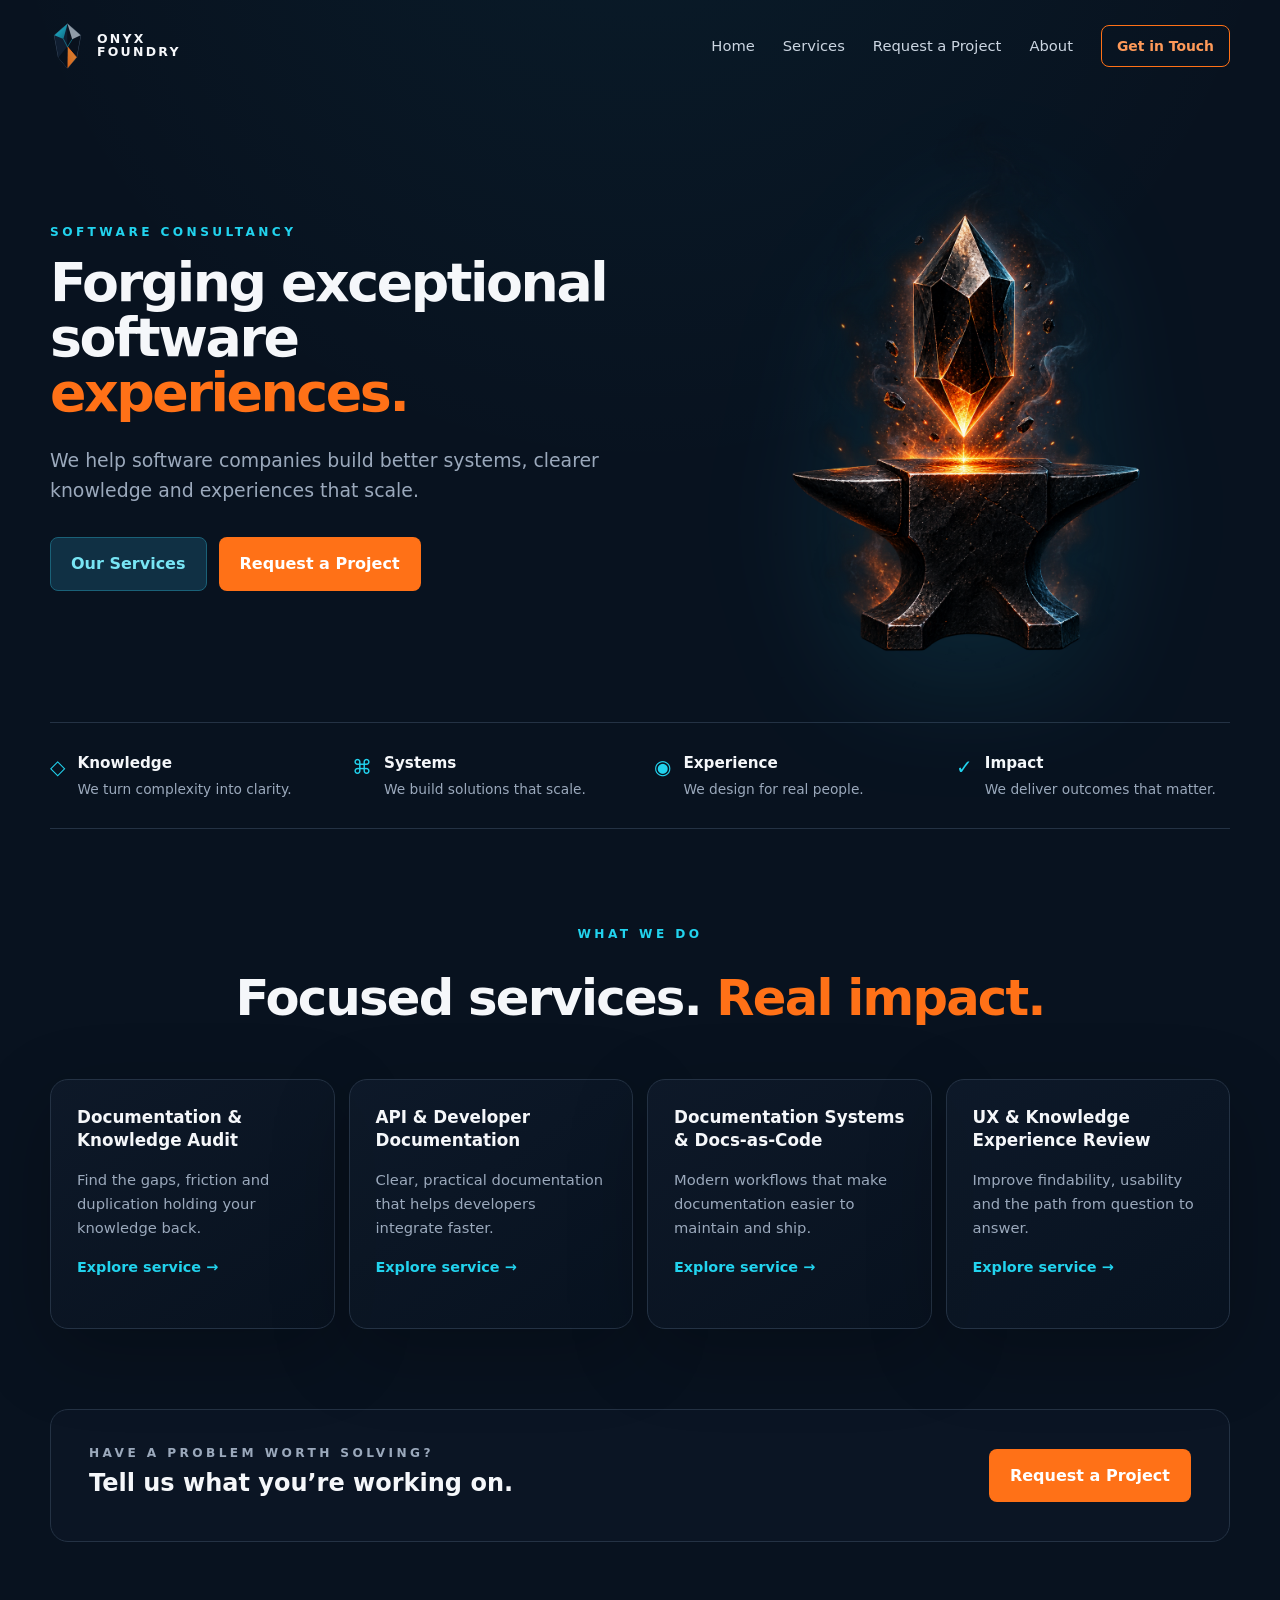
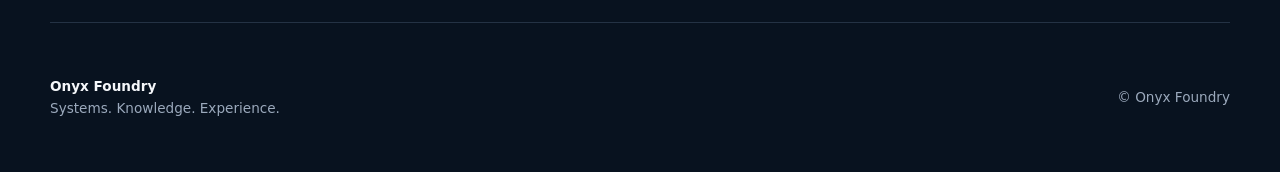
==== index.html @ ca0ab0be "Add Google Analytics tracking code and update meta tags for SEO across multiple pages" ====
<!doctype html>
<html lang="en">

<head>
  <!-- Google tag (gtag.js) -->
  <script async src="https://www.googletagmanager.com/gtag/js?id=G-RPSM9ZNHGH"></script>
  <script>
    window.dataLayer = window.dataLayer || [];
    function gtag() { dataLayer.push(arguments); }
    gtag('js', new Date());
  
    gtag('config', 'G-RPSM9ZNHGH');
  </script>
  <meta charset="utf-8">
  <meta name="viewport" content="width=device-width, initial-scale=1">
  <title>Onyx Foundry | Software consultancy</title>
  <meta name="description"
    content="Onyx Foundry helps software companies build scalable systems, clearer knowledge and thoughtful user experiences.">
  <link rel="canonical" href="https://onyx-foundry.com/">
  <meta name="theme-color" content="#08121F">
  <link rel="icon" href="assets/brand/onyx-mark.svg" type="image/svg+xml">
  <link rel="stylesheet" href="css/styles.css">
</head>

<body>
  <div class="page-shell">

    <header class="site-header">
      <a class="brand" href="index.html" aria-label="Onyx Foundry home">
        <img src="assets/brand/onyx-mark.svg" alt="" class="brand-mark">
        <span class="brand-name">ONYX<br>FOUNDRY</span>
      </a>

      <button class="nav-toggle" aria-expanded="false" aria-controls="site-nav">
        <span class="sr-only">Toggle navigation</span>
        <span></span><span></span><span></span>
      </button>

      <nav id="site-nav" class="site-nav" aria-label="Primary">
        <a href="index.html">Home</a>
        <a href="services.html">Services</a>
        <a href="request.html">Request a Project</a>
        <a href="about.html">About</a>
        <a class="button button-small button-outline" href="request.html">Get in Touch</a>
      </nav>
    </header>

    <main>
      <section class="hero split">
        <div class="hero-copy">
          <p class="eyebrow">Software consultancy</p>
          <h1>Forging exceptional software <span>experiences.</span></h1>
          <p class="lead">We help software companies build better systems, clearer knowledge and experiences that scale.
          </p>
          <div class="actions">
            <a class="button button-secondary" href="services.html">Our Services</a>
            <a class="button button-primary" href="request.html">Request a Project</a>
          </div>
        </div>
        <div class="hero-art">
          <img src="assets/images/hero/onyx-forged.png" alt="Onyx crystal suspended above an anvil">
        </div>
      </section>

      <section class="pillars four">
        <article><span class="icon">◇</span>
          <h2>Knowledge</h2>
          <p>We turn complexity into clarity.</p>
        </article>
        <article><span class="icon">⌘</span>
          <h2>Systems</h2>
          <p>We build solutions that scale.</p>
        </article>
        <article><span class="icon">◉</span>
          <h2>Experience</h2>
          <p>We design for real people.</p>
        </article>
        <article><span class="icon">✓</span>
          <h2>Impact</h2>
          <p>We deliver outcomes that matter.</p>
        </article>
      </section>

      <section class="section compact">
        <div class="section-heading">
          <p class="eyebrow">What we do</p>
          <h2>Focused services. <span>Real impact.</span></h2>
        </div>
        <div class="cards">
          <article class="card">
            <h3>Documentation & Knowledge Audit</h3>
            <p>Find the gaps, friction and duplication holding your knowledge back.</p><a
              href="services.html#audit">Explore service →</a>
          </article>
          <article class="card">
            <h3>API & Developer Documentation</h3>
            <p>Clear, practical documentation that helps developers integrate faster.</p><a
              href="services.html#api">Explore service →</a>
          </article>
          <article class="card">
            <h3>Documentation Systems & Docs-as-Code</h3>
            <p>Modern workflows that make documentation easier to maintain and ship.</p><a
              href="services.html#docs-as-code">Explore service →</a>
          </article>
          <article class="card">
            <h3>UX & Knowledge Experience Review</h3>
            <p>Improve findability, usability and the path from question to answer.</p><a
              href="services.html#ux">Explore service →</a>
          </article>
        </div>
      </section>

      <section class="cta-band">
        <div>
          <p class="eyebrow">Have a problem worth solving?</p>
          <h2>Tell us what you’re working on.</h2>
        </div>
        <a class="button button-primary" href="request.html">Request a Project</a>
      </section>
    </main>

    <footer class="site-footer">
      <div>
        <strong>Onyx Foundry</strong>
        <span>Systems. Knowledge. Experience.</span>
      </div>
      <p>© <span data-current-year></span> Onyx Foundry</p>

</html>
---- css/styles.css ----
:root{
    --bg:#08121F;
    --surface:#0E1929;
    --surface-2:#101E31;
    --border:#243244;
    --text:#F5F7FA;
    --muted:#9BA9BC;
    --cyan:#22D3EE;
    --cyan-dark:#0F6C85;
    --orange:#FF7117;
    --gold:#F59E42;
    --max:1180px;
    --radius:18px;
    --shadow:0 24px 80px rgba(0,0,0,.24);
}
*{box-sizing:border-box}
html{scroll-behavior:smooth}
body{
    margin:0;
    background:
        radial-gradient(circle at 50% -10%,rgba(34,211,238,.05),transparent 32%),
        var(--bg);
    color:var(--text);
    font-family:Inter,ui-sans-serif,system-ui,-apple-system,BlinkMacSystemFont,"Segoe UI",sans-serif;
    line-height:1.6;
}
a{color:inherit}
img{max-width:100%;display:block}
button,input,select,textarea{font:inherit}
button{cursor:pointer}
.sr-only{position:absolute;width:1px;height:1px;padding:0;margin:-1px;overflow:hidden;clip:rect(0,0,0,0);white-space:nowrap;border:0}
.page-shell{width:min(calc(100% - 40px),var(--max));margin:auto}
.site-header{
    min-height:92px;display:flex;align-items:center;justify-content:space-between;gap:32px;
}
.brand{display:flex;align-items:center;gap:12px;text-decoration:none;font-weight:800;letter-spacing:.18em;line-height:1.02;font-size:.78rem}
.brand-mark{width:35px;height:48px}
.site-nav{display:flex;align-items:center;gap:28px;font-size:.92rem}
.site-nav>a:not(.button){color:#CCD6E2;text-decoration:none}
.site-nav>a:not(.button):hover{color:var(--cyan)}
.button{display:inline-flex;align-items:center;justify-content:center;border-radius:8px;padding:13px 20px;text-decoration:none;font-weight:700;border:1px solid transparent;transition:.18s ease}
.button:hover{transform:translateY(-1px)}
.button-primary{background:var(--orange);color:white}
.button-secondary{background:#103044;border-color:#1A6178;color:#78E5F5}
.button-outline{border-color:var(--orange);color:#FF9A59;background:transparent}
.button-small{padding:9px 15px;font-size:.87rem}
.button-full{width:100%;margin-top:4px}
.nav-toggle{display:none;background:none;border:0;padding:8px}
.nav-toggle span:not(.sr-only){display:block;width:24px;height:2px;background:var(--text);margin:5px}
main{padding-bottom:70px}
.hero{min-height:450px;display:grid;align-items:center}
.split {
    grid-template-columns: 1.1fr .98fr;
    gap: 50px;
}
.eyebrow{text-transform:uppercase;letter-spacing:.28em;color:var(--cyan);font-size:.76rem;font-weight:800;margin-bottom:14px}
h1,h2,h3,p{margin-top:0}
h1 {
    font-size: clamp(2.7rem, 4.2vw, 4rem);
    line-height: 1.02;
    letter-spacing: -0.045em;
    margin-bottom: 24px;
}
h1 span,h2 span{color:var(--orange)}
.lead{font-size:1.18rem;color:var(--muted);max-width:680px}
.actions{display:flex;gap:12px;margin-top:32px;flex-wrap:wrap}
.hero-art {
    width: 100%;
    max-width: 420px;
    margin-inline: auto;
}

.hero-art img {
    width: 100%;
    height: auto;
    border-radius: 24px;
    filter: drop-shadow(0 32px 64px rgba(34, 211, 238, 0.12));
}
.pillars{border-top:1px solid var(--border);border-bottom:1px solid var(--border);padding:28px 0;margin-bottom:96px}
.four{display:grid;grid-template-columns:repeat(4,1fr);gap:28px}
.pillars article{display:grid;grid-template-columns:auto 1fr;column-gap:12px}
.pillars .icon{grid-row:1/3;color:var(--cyan);font-size:1.25rem}
.pillars h2{font-size:.95rem;margin-bottom:3px}
.pillars p{color:var(--muted);font-size:.86rem;margin:0}
.section{margin:80px 0}
.compact{margin-top:60px}
.section-heading{text-align:center;margin-bottom:36px}
.section-heading h2,.page-intro h1{font-size:clamp(2rem,4vw,3.1rem);letter-spacing:-.035em}
.cards{display:grid;grid-template-columns:repeat(4,1fr);gap:14px}
.card,.service,.project-form{
    background:linear-gradient(145deg,rgba(14,25,41,.95),rgba(8,18,31,.95));
    border:1px solid var(--border);border-radius:var(--radius);box-shadow:var(--shadow)
}
.card{padding:26px;min-height:250px}
.card h3{font-size:1.05rem;line-height:1.35}
.card p{color:var(--muted);font-size:.92rem}
.card a{color:var(--cyan);text-decoration:none;font-weight:700;font-size:.9rem}
.cta-band{margin:60px 0 10px;padding:34px 38px;border:1px solid var(--border);border-radius:var(--radius);display:flex;align-items:center;justify-content:space-between;gap:24px;background:rgba(14,25,41,.55)}
.cta-band h2{margin-bottom:5px}
.cta-band p{color:var(--muted);margin-bottom:0}
.page-intro{padding:95px 0 48px}
.centered{text-align:center}
.centered .lead{margin-inline:auto}
.service-grid{display:grid;grid-template-columns:1fr 1fr;gap:18px}
.service{padding:34px}
.service h2{font-size:1.55rem}
.service>p{color:var(--muted)}
.service-meta{border-top:1px solid var(--border);margin-top:28px;padding-top:22px;display:grid;gap:16px}
.service-meta div{display:grid;gap:3px}
.service-meta strong{font-size:.82rem}
.service-meta span{color:var(--muted);font-size:.9rem}
.request-layout{display:grid;grid-template-columns:.75fr 1.25fr;gap:70px;align-items:start;padding:85px 0}
.request-copy{padding-top:38px}
.request-copy h1,.about-copy h1{font-size:clamp(2.7rem, 4.2vw, 4rem)}
.quiet-note{margin-top:45px;padding-left:18px;border-left:2px solid var(--cyan)}
.quiet-note p{color:var(--muted);margin:4px 0 0}
.project-form{padding:30px;display:grid;gap:17px}
.form-row{display:grid;grid-template-columns:1fr 1fr;gap:13px}
label{display:grid;gap:7px;color:#D7E0E9;font-size:.86rem}
input,select,textarea{
    width:100%;border:1px solid var(--border);background:#0B1625;color:var(--text);border-radius:7px;padding:13px 14px;outline:none
}
textarea{resize:vertical}
input:focus,select:focus,textarea:focus{border-color:var(--cyan);box-shadow:0 0 0 3px rgba(34,211,238,.08)}
.invalid{border-color:#FF8A65!important}
.field-error{font-size:.77rem;color:#FFAE94;margin-top:-4px}
.muted{color:var(--muted)}
.honeypot{position:absolute!important;left:-9999px!important;width:1px!important;height:1px!important}
.form-status{min-height:1.4em;margin:0;text-align:center;color:var(--muted);font-size:.88rem}
.form-status.success{color:#8CE8D1}
.form-status.error{color:#FFAE94}
.about-layout {
    display: grid;
    grid-template-columns: 0.9fr 1.1fr;
    gap: 45px;
    align-items: center;
    padding: 45px 0 35px;
}

.about-copy {
    max-width: 520px;
}

.about-copy h1 {
    font-size: clamp(2.7rem, 4vw, 3.8rem);
    line-height: 1.04;
    letter-spacing: -0.045em;
    margin-bottom: 22px;
}

.about-copy .lead {
    max-width: 560px;
}

.about-copy > p:not(.eyebrow, .lead) {
    color: var(--muted);
    max-width: 520px;
    margin-top: 24px;
}


/* Visual composition */

.discipline-visual {
    position: relative;
    width: 100%;
    max-width: 650px;
    height: 470px;
    margin-inline: auto;
}

.discipline-visual > img {
    position: absolute;
    left: 50%;
    top: 50%;
    width: auto;
    height: 430px;
    max-width: none;
    transform: translate(-50%, -50%);
    border-radius: 24px;
    filter: drop-shadow(0 32px 64px rgba(34, 211, 238, 0.12));
}


/* Discipline labels */

.discipline {
    position: absolute;
    right: 0;
    width: 175px;
    display: grid;
    gap: 3px;
}

.discipline strong {
    font-size: .82rem;
    color: var(--text);
}

.discipline span {
    color: var(--muted);
    font-size: .76rem;
    line-height: 1.5;
}


/* Position the three disciplines */

.d1 {
    top: 75px;
}

.d2 {
    top: 205px;
}

.d3 {
    top: 335px;
}


/* Connector lines */

.discipline::before {
    content: "";
    position: absolute;
    right: 105%;
    top: 9px;
    width: 115px;
    height: 1px;
    background: var(--border);
}


/* Small angled section leading from crystal */

.d1::before {
    width: 125px;
}

.d2::before {
    width: 125px;
}

.d3::before {
    width: 125px;
}

/* Manifesto */

.manifesto {
    text-align: center;
    padding: 28px 0 28px;
    color: #87E9F4;
    font-size: 1.15rem;
}

.manifesto p {
    margin: 3px;
}
.centered-cta{flex-direction:column;text-align:center}
.site-footer{min-height:150px;border-top:1px solid var(--border);display:flex;justify-content:space-between;align-items:center;color:var(--muted);font-size:.85rem}
.site-footer>div{display:grid}
.site-footer strong{color:var(--text)}
.site-footer p{margin:0}

@media (max-width:900px){
    .site-nav{position:absolute;top:82px;left:20px;right:20px;padding:20px;background:#0B1625;border:1px solid var(--border);border-radius:12px;display:none;flex-direction:column;align-items:stretch;z-index:5}
    .site-nav.open{display:flex}
    .nav-toggle{display:block}
    .split,.request-layout,.about-layout{grid-template-columns:1fr}
    .hero{padding-top:55px}
    .hero-art{order:-1}
    .hero-art img{max-height:360px;margin:auto}
    .four,.cards{grid-template-columns:1fr 1fr}
    .service-grid{grid-template-columns:1fr}
    .request-layout{gap:20px}
    .discipline-visual{min-height:auto}
    .discipline{position:static;width:auto;margin:10px 0 0 20px}
    .discipline-visual>img{height:auto;max-height:420px}
}
@media (max-width:620px){
    .page-shell{width:min(calc(100% - 28px),var(--max))}
    .four,.cards,.form-row{grid-template-columns:1fr}
    .hero{min-height:auto}
    h1{font-size:2.85rem}
    .cta-band{align-items:flex-start;flex-direction:column;padding:26px}
    .site-footer{align-items:flex-start;flex-direction:column;justify-content:center;gap:12px}
}
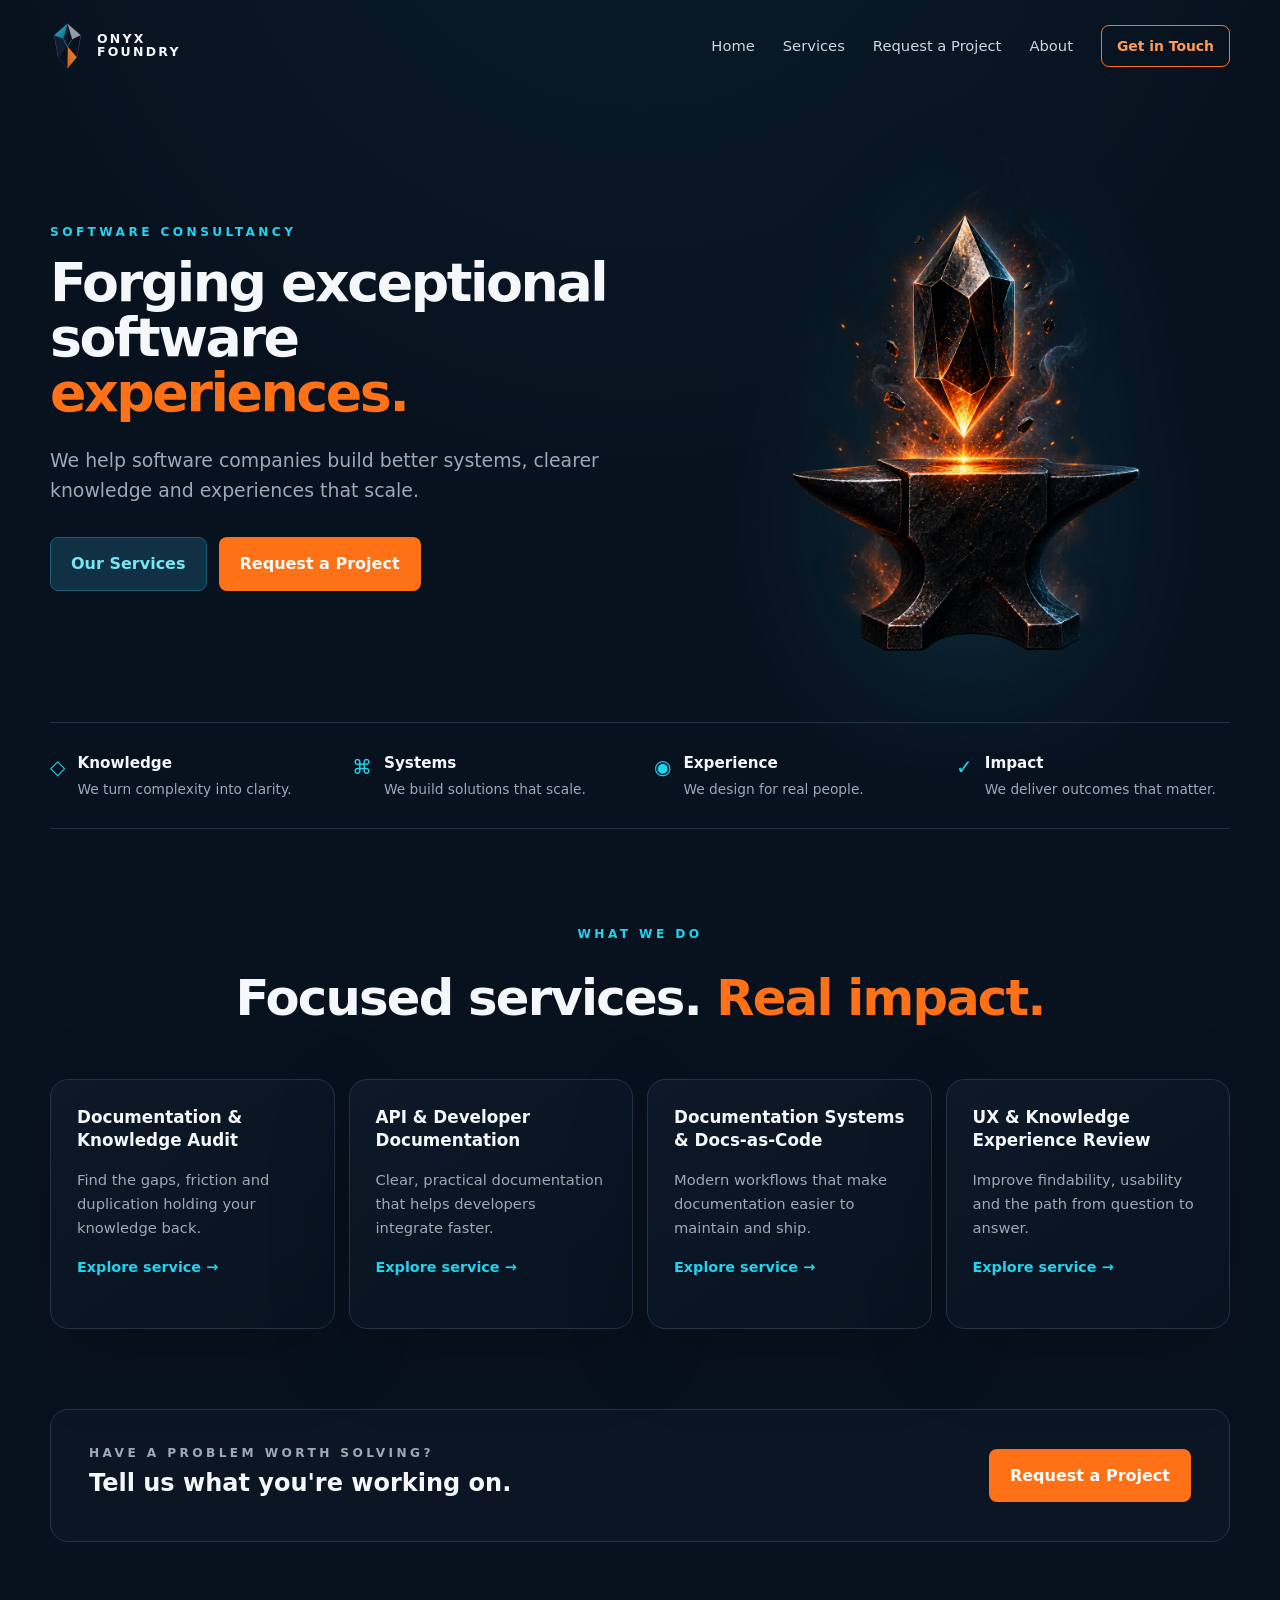
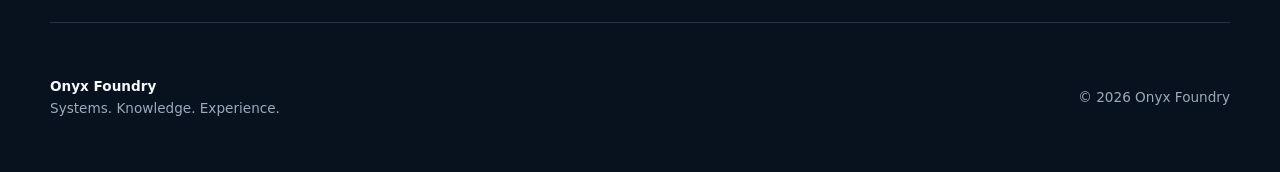
==== commit c22d7d9d: "Enhance website styles and functionality - Added media query for reduced motion preference in CSS. -" ====
--- a/index.html
+++ b/index.html
@@ -8,7 +8,7 @@
     window.dataLayer = window.dataLayer || [];
     function gtag() { dataLayer.push(arguments); }
     gtag('js', new Date());
-  
+
     gtag('config', 'G-RPSM9ZNHGH');
   </script>
   <meta charset="utf-8">
@@ -58,7 +58,7 @@
           </div>
         </div>
         <div class="hero-art">
-          <img src="assets/images/hero/onyx-forged.png" alt="Onyx crystal suspended above an anvil">
+          <img src="assets/images/hero/onyx-forged.png" alt="Onyx crystal suspended above an anvil" width="1024" height="1536">
         </div>
       </section>
 
@@ -90,22 +90,22 @@
           <article class="card">
             <h3>Documentation & Knowledge Audit</h3>
             <p>Find the gaps, friction and duplication holding your knowledge back.</p><a
-              href="services.html#audit">Explore service →</a>
+              href="services.html#knowledge-foundation">Explore service →</a>
           </article>
           <article class="card">
             <h3>API & Developer Documentation</h3>
             <p>Clear, practical documentation that helps developers integrate faster.</p><a
-              href="services.html#api">Explore service →</a>
+              href="services.html#developer-knowledge">Explore service →</a>
           </article>
           <article class="card">
             <h3>Documentation Systems & Docs-as-Code</h3>
             <p>Modern workflows that make documentation easier to maintain and ship.</p><a
-              href="services.html#docs-as-code">Explore service →</a>
+              href="services.html#documentation-engineering">Explore service →</a>
           </article>
           <article class="card">
             <h3>UX & Knowledge Experience Review</h3>
             <p>Improve findability, usability and the path from question to answer.</p><a
-              href="services.html#ux">Explore service →</a>
+              href="services.html#lifecycle">Explore service →</a>
           </article>
         </div>
       </section>
@@ -113,7 +113,7 @@
       <section class="cta-band">
         <div>
           <p class="eyebrow">Have a problem worth solving?</p>
-          <h2>Tell us what you’re working on.</h2>
+          <h2>Tell us what you're working on.</h2>
         </div>
         <a class="button button-primary" href="request.html">Request a Project</a>
       </section>
@@ -125,5 +125,10 @@
         <span>Systems. Knowledge. Experience.</span>
       </div>
       <p>© <span data-current-year></span> Onyx Foundry</p>
+    </footer>
+
+  </div>
+  <script src="js/main.js" defer></script>
+</body>
 
 </html>
--- a/css/styles.css
+++ b/css/styles.css
@@ -16,6 +16,7 @@
 }
 *{box-sizing:border-box}
 html{scroll-behavior:smooth}
+@media (prefers-reduced-motion: reduce){html{scroll-behavior:auto}}
 body{
     margin:0;
     background:
@@ -39,6 +40,7 @@
 .site-nav{display:flex;align-items:center;gap:28px;font-size:.92rem}
 .site-nav>a:not(.button){color:#CCD6E2;text-decoration:none}
 .site-nav>a:not(.button):hover{color:var(--cyan)}
+.site-nav>a[aria-current="page"]{color:var(--cyan)}
 .button{display:inline-flex;align-items:center;justify-content:center;border-radius:8px;padding:13px 20px;text-decoration:none;font-weight:700;border:1px solid transparent;transition:.18s ease}
 .button:hover{transform:translateY(-1px)}
 .button-primary{background:var(--orange);color:white}
@@ -252,7 +254,7 @@
 .manifesto {
     text-align: center;
     padding: 28px 0 28px;
-    color: #87E9F4;
+    color: var(--cyan);
     font-size: 1.15rem;
 }
 
@@ -260,6 +262,121 @@
     margin: 3px;
 }
 .centered-cta{flex-direction:column;text-align:center}
+
+/* Lifecycle grid */
+
+.lifecycle{padding:0 0 20px}
+.lifecycle-grid{display:grid;grid-template-columns:repeat(3,1fr);gap:14px}
+.lifecycle-stage{
+    display:flex;flex-direction:column;align-items:center;gap:10px;
+    padding:28px 18px 24px;
+    background:linear-gradient(145deg,rgba(14,25,41,.95),rgba(8,18,31,.95));
+    border:1px solid var(--border);border-radius:var(--radius);
+    text-decoration:none;text-align:center;
+    transition:border-color .18s ease,transform .18s ease;
+}
+.lifecycle-stage:hover{border-color:var(--cyan);transform:translateY(-2px)}
+.lifecycle-crystal{width:40px;height:56px}
+.lifecycle-name{font-size:.92rem;font-weight:700;color:var(--text);line-height:1.3}
+.lifecycle-action{font-size:.8rem;color:var(--muted)}
+
+/* Page nav */
+
+.page-nav{
+    position:sticky;top:0;z-index:4;
+    display:flex;justify-content:center;gap:18px;
+    padding:14px 0;
+    background:rgba(8,18,31,.85);
+    backdrop-filter:blur(12px);
+    -webkit-backdrop-filter:blur(12px);
+    border-bottom:1px solid var(--border);
+    font-size:.88rem;
+}
+.page-nav a{color:var(--muted);text-decoration:none;white-space:nowrap}
+.page-nav a:hover{color:var(--cyan)}
+
+/* Rails */
+
+.rails-section{display:grid;grid-template-columns:1fr 1fr;gap:18px;margin:48px 0}
+.rail{padding:28px;border-radius:var(--radius);background:rgba(14,25,41,.55);border:1px solid var(--border)}
+.rail-experience{border-left:3px solid var(--cyan)}
+.rail-governance{border-left:3px solid var(--gold)}
+.rail-label{font-size:.76rem;text-transform:uppercase;letter-spacing:.22em;font-weight:800;margin-bottom:4px}
+.rail-experience .rail-label{color:var(--cyan)}
+.rail-governance .rail-label{color:var(--gold)}
+.rail-tagline{font-weight:700;font-size:1.05rem;margin-bottom:8px}
+.rail>p{color:var(--muted);font-size:.92rem}
+.rail-detail{font-size:.85rem!important;color:var(--muted)}
+.rail-includes{display:flex;flex-wrap:wrap;gap:8px;margin-top:14px}
+.rail-includes span{font-size:.78rem;color:var(--muted);padding:4px 10px;border:1px solid var(--border);border-radius:6px}
+
+/* Stage details */
+
+.stage-detail{scroll-margin-top:64px;padding:56px 0;border-top:1px solid var(--border)}
+.stage-header h2{font-size:1.8rem;margin-bottom:8px}
+.stage-tagline{font-size:1.1rem;color:var(--muted);margin-bottom:20px;max-width:640px}
+.stage-kicker{font-size:.88rem;color:var(--cyan);font-weight:600;margin-bottom:8px}
+.stage-body{margin-bottom:24px}
+.stage-body p{color:var(--muted);font-size:.95rem;max-width:640px}
+.stage-human-note{font-size:.9rem;color:var(--muted);opacity:.85}
+.stage-columns{display:grid;grid-template-columns:1.3fr .7fr;gap:40px;align-items:start}
+.stage-services{
+    background:rgba(8,18,31,.6);border:1px solid var(--border);border-radius:var(--radius);
+    padding:24px 28px;
+}
+.stage-services h3{
+    font-size:.72rem;text-transform:uppercase;letter-spacing:.2em;
+    color:var(--cyan);margin-bottom:16px;
+}
+.stage-services ul{list-style:none;padding:0;margin:0;display:grid;gap:10px}
+.stage-services li{font-size:.9rem;color:var(--muted);padding-left:0}
+.stage-callout{
+    border-left:3px solid var(--gold);padding:16px 20px;margin-bottom:20px;
+    background:rgba(245,158,66,.04);border-radius:0 var(--radius) var(--radius) 0;
+}
+.stage-callout p{font-size:.92rem;color:var(--muted);margin:0}
+.stage-cta{color:var(--cyan);text-decoration:none;font-weight:700;font-size:.92rem;display:inline-block;margin-top:8px}
+.stage-cta:hover{color:var(--text)}
+.stage-inset{display:grid;grid-template-columns:1fr 1fr;gap:24px;margin:24px 0}
+
+/* Diagnostic */
+
+.diagnostic-section{padding:64px 0;border-top:1px solid var(--border)}
+.diagnostic-fieldset{border:none;padding:0;margin:0}
+.diagnostic-legend{display:block;margin-bottom:28px}
+.diagnostic-title{display:block;font-size:1.6rem;font-weight:800;margin-bottom:8px}
+.diagnostic-intro{display:block;font-size:1rem;color:var(--muted)}
+.diagnostic-grid{display:grid;grid-template-columns:repeat(2,1fr);gap:14px}
+.diagnostic-card{
+    display:grid;grid-template-columns:auto auto 1fr;align-items:start;gap:12px;
+    padding:20px 22px;cursor:pointer;
+    background:rgba(14,25,41,.55);border:1px solid var(--border);border-radius:var(--radius);
+    font-size:.92rem;color:var(--muted);line-height:1.5;
+    transition:border-color .18s ease;
+}
+.diagnostic-card:has(input:checked){border-color:var(--cyan);background:rgba(34,211,238,.04)}
+.diagnostic-card input{position:absolute;opacity:0;pointer-events:none}
+.diagnostic-check{
+    width:18px;height:18px;border-radius:50%;border:2px solid var(--border);
+    margin-top:2px;transition:border-color .18s ease,background .18s ease;
+}
+.diagnostic-card:has(input:checked) .diagnostic-check{border-color:var(--cyan);background:var(--cyan)}
+.diagnostic-action{text-align:center;margin-top:24px}
+.diagnostic-cta-link{
+    display:inline-block;padding:13px 28px;
+    background:var(--orange);color:var(--bg);
+    font-weight:700;border-radius:8px;text-decoration:none;
+    transition:transform .18s ease;
+}
+.diagnostic-cta-link:hover{transform:translateY(-1px)}
+.diagnostic-catchall{
+    margin-top:18px;padding:22px 26px;
+    border:2px dashed var(--border);border-radius:var(--radius);
+    text-align:center;
+}
+.diagnostic-catchall p{color:var(--muted);font-size:.92rem;margin-bottom:12px}
+.diagnostic-catchall a{color:var(--cyan);text-decoration:none;font-weight:700;font-size:.92rem}
+
 .site-footer{min-height:150px;border-top:1px solid var(--border);display:flex;justify-content:space-between;align-items:center;color:var(--muted);font-size:.85rem}
 .site-footer>div{display:grid}
 .site-footer strong{color:var(--text)}
@@ -279,6 +396,12 @@
     .discipline-visual{min-height:auto}
     .discipline{position:static;width:auto;margin:10px 0 0 20px}
     .discipline-visual>img{height:auto;max-height:420px}
+    .lifecycle-grid{grid-template-columns:repeat(2,1fr)}
+    .stage-columns{grid-template-columns:1fr}
+    .stage-inset{grid-template-columns:1fr}
+    .diagnostic-grid{grid-template-columns:1fr 1fr}
+    .page-nav{gap:10px;font-size:.82rem}
+    .rails-section{grid-template-columns:1fr}
 }
 @media (max-width:620px){
     .page-shell{width:min(calc(100% - 28px),var(--max))}
@@ -287,4 +410,12 @@
     h1{font-size:2.85rem}
     .cta-band{align-items:flex-start;flex-direction:column;padding:26px}
     .site-footer{align-items:flex-start;flex-direction:column;justify-content:center;gap:12px}
-}
+    .lifecycle-grid{grid-template-columns:repeat(2,1fr)}
+    .lifecycle-stage{padding:20px 12px 18px}
+    .lifecycle-name{font-size:.85rem;word-break:break-word}
+    .lifecycle-crystal{width:30px;height:42px}
+    .diagnostic-grid{grid-template-columns:1fr}
+    .page-nav{flex-wrap:wrap}
+    .rail-includes{gap:6px}
+    .stage-inset{grid-template-columns:1fr}
+}
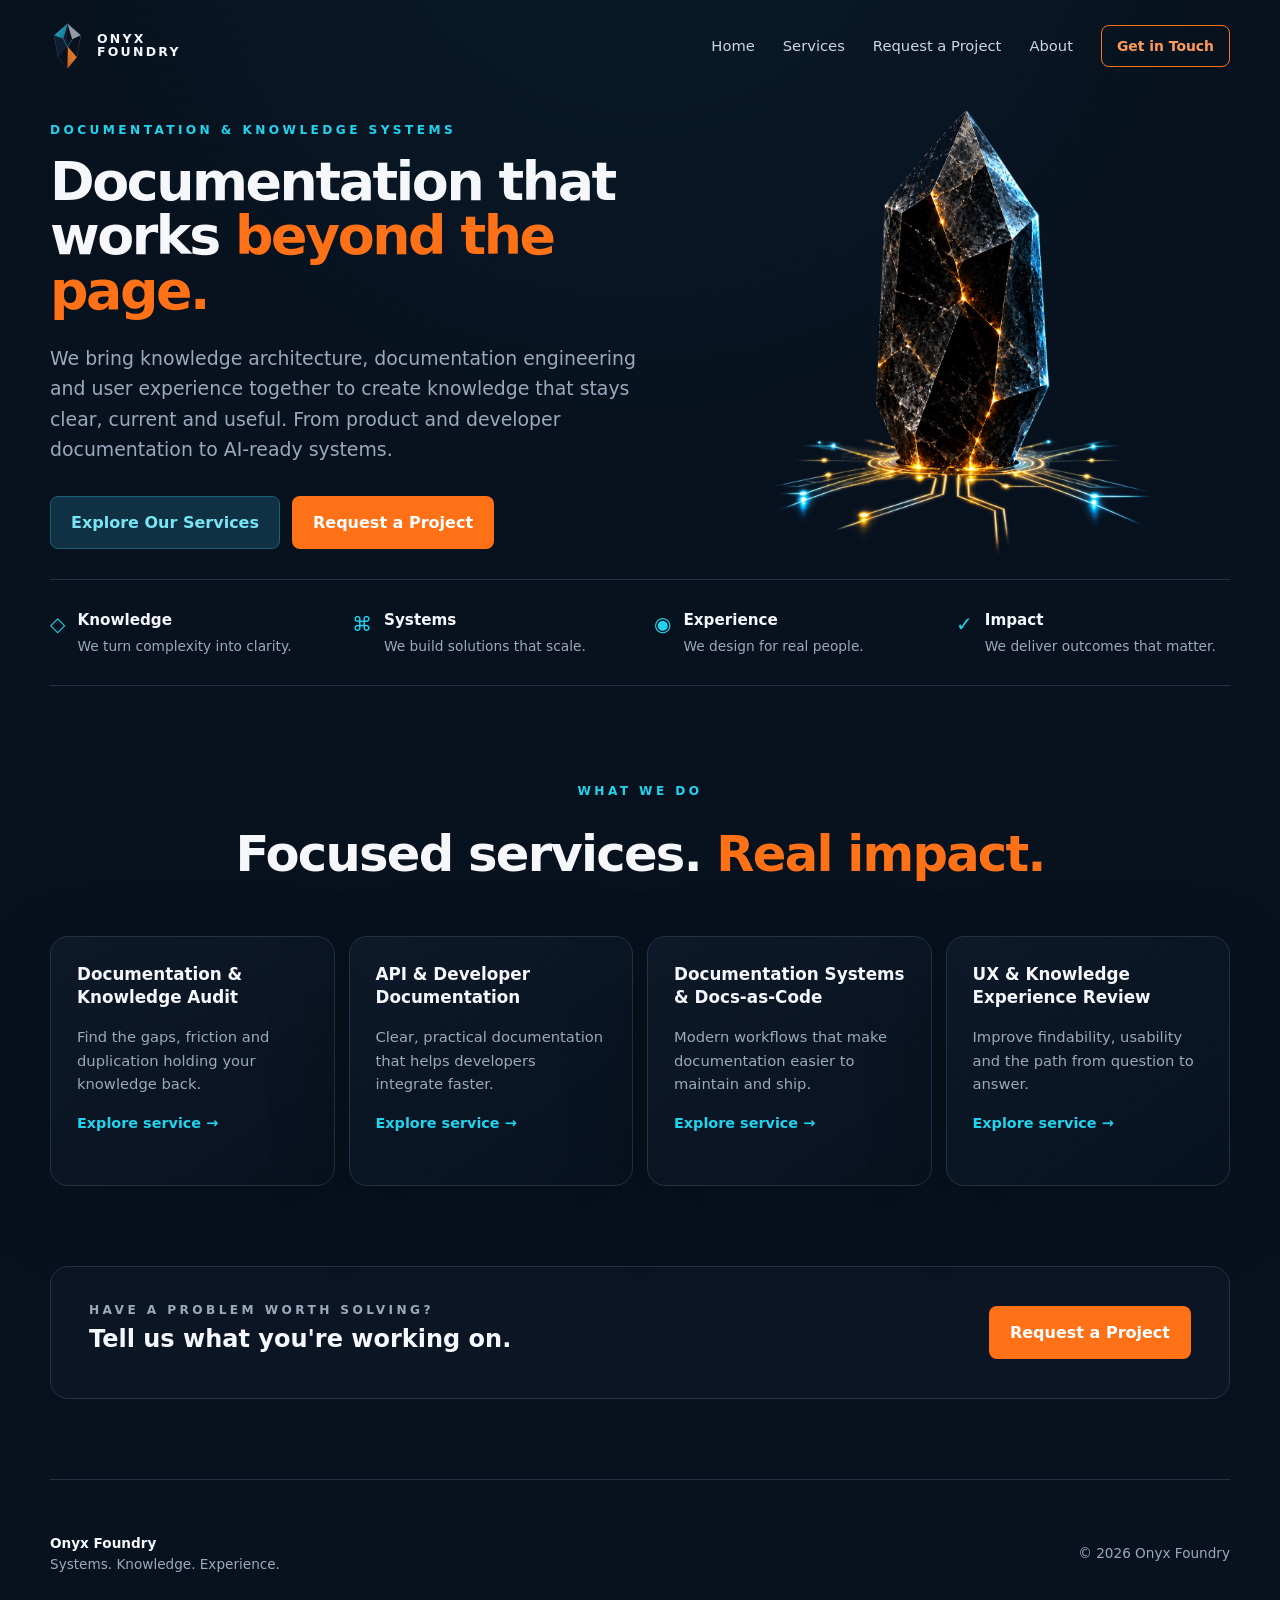
==== commit 65ff4321: "Add hero image and stage crystal images across site Replace placeholder hero with transparent onyx-h" ====
--- a/index.html
+++ b/index.html
@@ -13,9 +13,9 @@
   </script>
   <meta charset="utf-8">
   <meta name="viewport" content="width=device-width, initial-scale=1">
-  <title>Onyx Foundry | Software consultancy</title>
+  <title>Onyx Foundry | Documentation & Knowledge Systems</title>
   <meta name="description"
-    content="Onyx Foundry helps software companies build scalable systems, clearer knowledge and thoughtful user experiences.">
+    content="Onyx Foundry combines knowledge architecture, documentation engineering and user experience to create clear, maintainable documentation systems for people and AI.">
   <link rel="canonical" href="https://onyx-foundry.com/">
   <meta name="theme-color" content="#08121F">
   <link rel="icon" href="assets/brand/onyx-mark.svg" type="image/svg+xml">
@@ -48,17 +48,19 @@
     <main>
       <section class="hero split">
         <div class="hero-copy">
-          <p class="eyebrow">Software consultancy</p>
-          <h1>Forging exceptional software <span>experiences.</span></h1>
-          <p class="lead">We help software companies build better systems, clearer knowledge and experiences that scale.
-          </p>
+          <p class="eyebrow">Documentation & Knowledge Systems</p>
+          <h1>Documentation that works <span>beyond the page.</span></h1>
+          <p class="lead">We bring knowledge architecture, documentation engineering and user experience together to create knowledge that stays clear, current and useful. From product and developer documentation to AI-ready systems.</p>
           <div class="actions">
-            <a class="button button-secondary" href="services.html">Our Services</a>
+            <a class="button button-secondary" href="services.html">Explore Our Services</a>
             <a class="button button-primary" href="request.html">Request a Project</a>
           </div>
         </div>
         <div class="hero-art">
-          <img src="assets/images/hero/onyx-forged.png" alt="Onyx crystal suspended above an anvil" width="1024" height="1536">
+          <picture>
+            <source srcset="assets/images/hero/onyx-home.webp" type="image/webp">
+            <img src="assets/images/hero/onyx-home.png" alt="Faceted black onyx stone seated in a dark technological interface with subtle circuitry and illuminated connection nodes" width="1165" height="1350" fetchpriority="high" decoding="async">
+          </picture>
         </div>
       </section>
 
--- a/css/styles.css
+++ b/css/styles.css
@@ -76,8 +76,6 @@
 .hero-art img {
     width: 100%;
     height: auto;
-    border-radius: 24px;
-    filter: drop-shadow(0 32px 64px rgba(34, 211, 238, 0.12));
 }
 .pillars{border-top:1px solid var(--border);border-bottom:1px solid var(--border);padding:28px 0;margin-bottom:96px}
 .four{display:grid;grid-template-columns:repeat(4,1fr);gap:28px}
@@ -276,7 +274,7 @@
     transition:border-color .18s ease,transform .18s ease;
 }
 .lifecycle-stage:hover{border-color:var(--cyan);transform:translateY(-2px)}
-.lifecycle-crystal{width:40px;height:56px}
+.lifecycle-crystal{width:72px;height:72px;object-fit:contain}
 .lifecycle-name{font-size:.92rem;font-weight:700;color:var(--text);line-height:1.3}
 .lifecycle-action{font-size:.8rem;color:var(--muted)}
 
@@ -312,6 +310,10 @@
 
 /* Stage details */
 
+.stage-art{max-width:200px;margin:0 auto 24px}
+.stage-art img{width:100%;height:auto}
+.stage-art-centered{margin:0 auto 32px}
+.stage-split{display:grid;grid-template-columns:180px 1fr;gap:40px;align-items:start}
 .stage-detail{scroll-margin-top:64px;padding:56px 0;border-top:1px solid var(--border)}
 .stage-header h2{font-size:1.8rem;margin-bottom:8px}
 .stage-tagline{font-size:1.1rem;color:var(--muted);margin-bottom:20px;max-width:640px}
@@ -348,6 +350,7 @@
 .diagnostic-intro{display:block;font-size:1rem;color:var(--muted)}
 .diagnostic-grid{display:grid;grid-template-columns:repeat(2,1fr);gap:14px}
 .diagnostic-card{
+    position:relative;
     display:grid;grid-template-columns:auto auto 1fr;align-items:start;gap:12px;
     padding:20px 22px;cursor:pointer;
     background:rgba(14,25,41,.55);border:1px solid var(--border);border-radius:var(--radius);
@@ -397,6 +400,8 @@
     .discipline{position:static;width:auto;margin:10px 0 0 20px}
     .discipline-visual>img{height:auto;max-height:420px}
     .lifecycle-grid{grid-template-columns:repeat(2,1fr)}
+    .stage-split{grid-template-columns:1fr}
+    .stage-art{max-width:140px;margin:0 0 16px}
     .stage-columns{grid-template-columns:1fr}
     .stage-inset{grid-template-columns:1fr}
     .diagnostic-grid{grid-template-columns:1fr 1fr}
@@ -413,7 +418,7 @@
     .lifecycle-grid{grid-template-columns:repeat(2,1fr)}
     .lifecycle-stage{padding:20px 12px 18px}
     .lifecycle-name{font-size:.85rem;word-break:break-word}
-    .lifecycle-crystal{width:30px;height:42px}
+    .lifecycle-crystal{width:48px;height:48px}
     .diagnostic-grid{grid-template-columns:1fr}
     .page-nav{flex-wrap:wrap}
     .rail-includes{gap:6px}
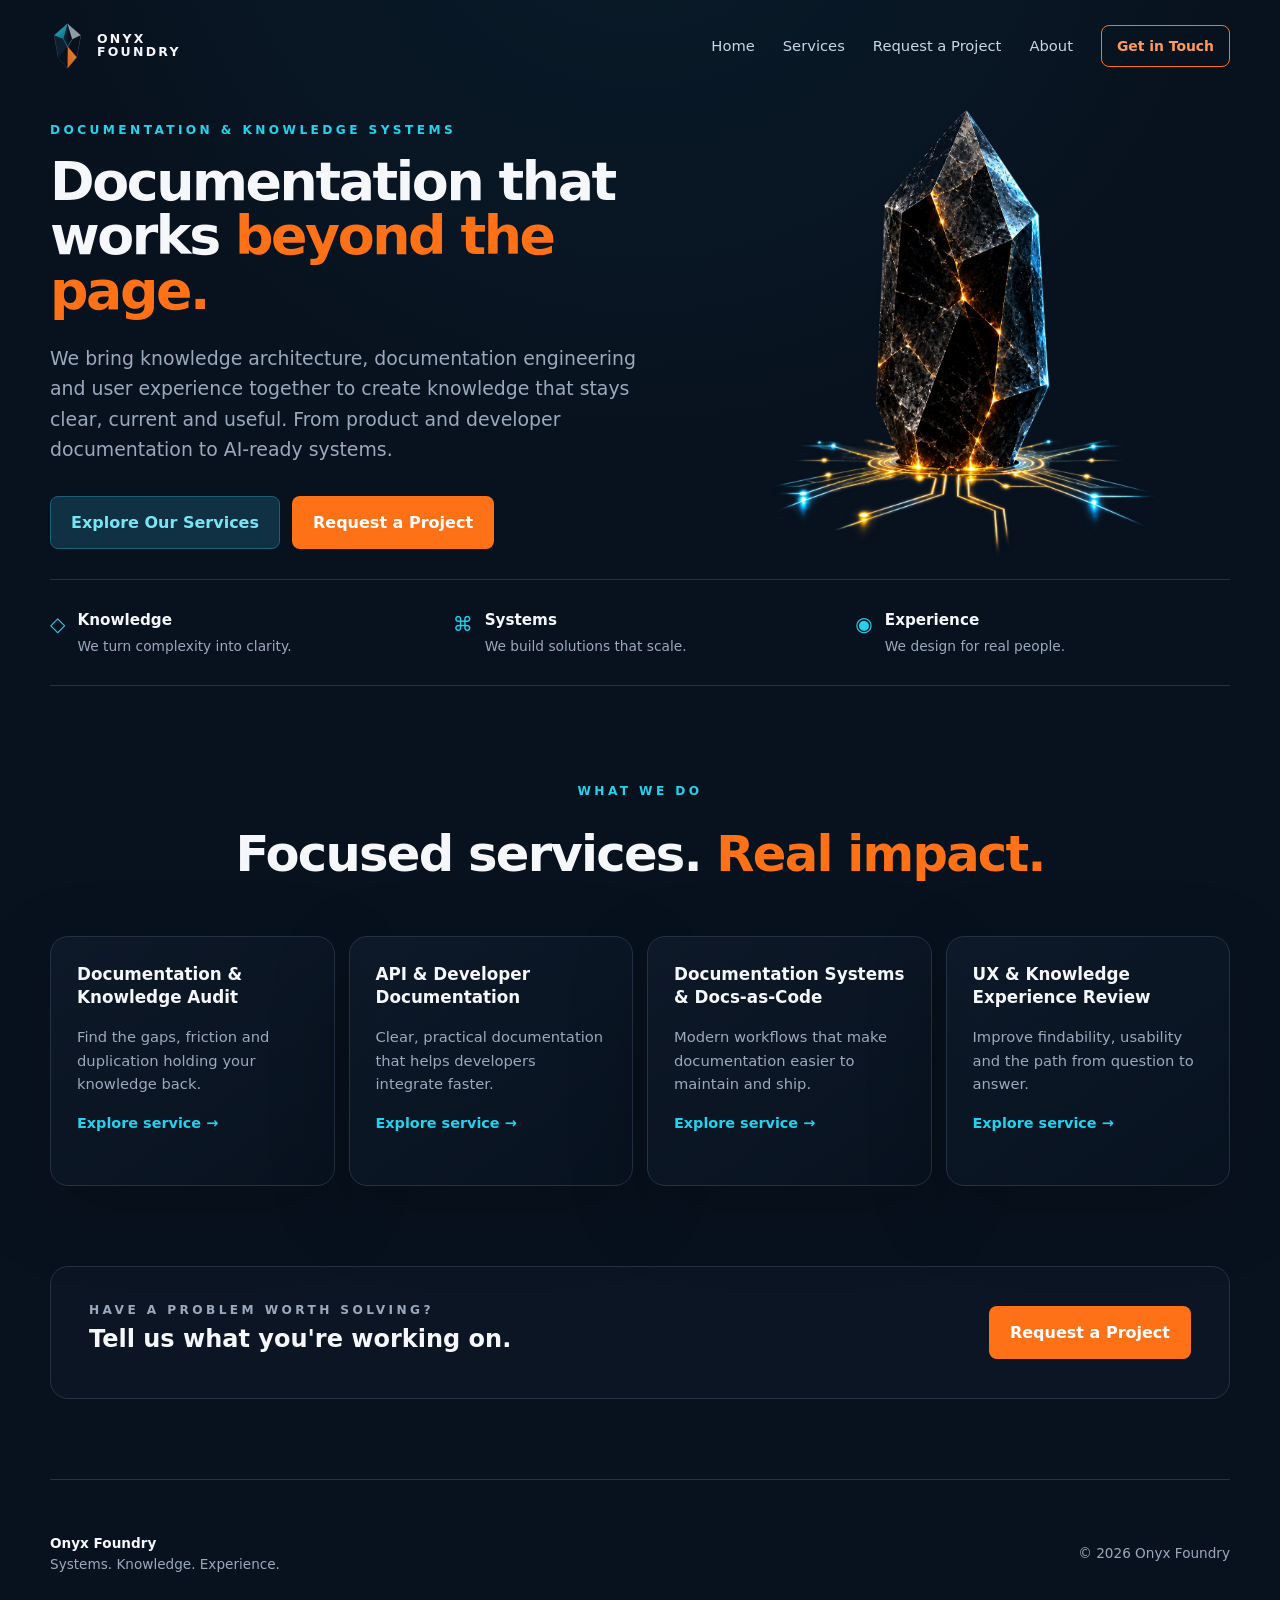
==== commit be7a3bee: "Tighten copy across homepage and about page Remove "Impact" pillar from homepage, keeping the three " ====
--- a/index.html
+++ b/index.html
@@ -64,7 +64,7 @@
         </div>
       </section>
 
-      <section class="pillars four">
+      <section class="pillars three">
         <article><span class="icon">◇</span>
           <h2>Knowledge</h2>
           <p>We turn complexity into clarity.</p>
@@ -76,10 +76,6 @@
         <article><span class="icon">◉</span>
           <h2>Experience</h2>
           <p>We design for real people.</p>
-        </article>
-        <article><span class="icon">✓</span>
-          <h2>Impact</h2>
-          <p>We deliver outcomes that matter.</p>
         </article>
       </section>
 
--- a/css/styles.css
+++ b/css/styles.css
@@ -79,6 +79,7 @@
 }
 .pillars{border-top:1px solid var(--border);border-bottom:1px solid var(--border);padding:28px 0;margin-bottom:96px}
 .four{display:grid;grid-template-columns:repeat(4,1fr);gap:28px}
+.three{display:grid;grid-template-columns:repeat(3,1fr);gap:28px}
 .pillars article{display:grid;grid-template-columns:auto 1fr;column-gap:12px}
 .pillars .icon{grid-row:1/3;color:var(--cyan);font-size:1.25rem}
 .pillars h2{font-size:.95rem;margin-bottom:3px}
@@ -310,10 +311,10 @@
 
 /* Stage details */
 
-.stage-art{max-width:200px;margin:0 auto 24px}
-.stage-art img{width:100%;height:auto}
-.stage-art-centered{margin:0 auto 32px}
 .stage-split{display:grid;grid-template-columns:180px 1fr;gap:40px;align-items:start}
+.stage-art{width:180px;min-width:0;overflow:hidden}
+.stage-art picture{display:block}
+.stage-art img{display:block;width:100%;max-width:180px;height:auto}
 .stage-detail{scroll-margin-top:64px;padding:56px 0;border-top:1px solid var(--border)}
 .stage-header h2{font-size:1.8rem;margin-bottom:8px}
 .stage-tagline{font-size:1.1rem;color:var(--muted);margin-bottom:20px;max-width:640px}
@@ -393,7 +394,7 @@
     .hero{padding-top:55px}
     .hero-art{order:-1}
     .hero-art img{max-height:360px;margin:auto}
-    .four,.cards{grid-template-columns:1fr 1fr}
+    .four,.three,.cards{grid-template-columns:1fr 1fr}
     .service-grid{grid-template-columns:1fr}
     .request-layout{gap:20px}
     .discipline-visual{min-height:auto}
@@ -401,7 +402,8 @@
     .discipline-visual>img{height:auto;max-height:420px}
     .lifecycle-grid{grid-template-columns:repeat(2,1fr)}
     .stage-split{grid-template-columns:1fr}
-    .stage-art{max-width:140px;margin:0 0 16px}
+    .stage-art{width:120px;margin:0 0 16px}
+    .stage-art img{max-width:120px}
     .stage-columns{grid-template-columns:1fr}
     .stage-inset{grid-template-columns:1fr}
     .diagnostic-grid{grid-template-columns:1fr 1fr}
@@ -410,7 +412,7 @@
 }
 @media (max-width:620px){
     .page-shell{width:min(calc(100% - 28px),var(--max))}
-    .four,.cards,.form-row{grid-template-columns:1fr}
+    .four,.three,.cards,.form-row{grid-template-columns:1fr}
     .hero{min-height:auto}
     h1{font-size:2.85rem}
     .cta-band{align-items:flex-start;flex-direction:column;padding:26px}
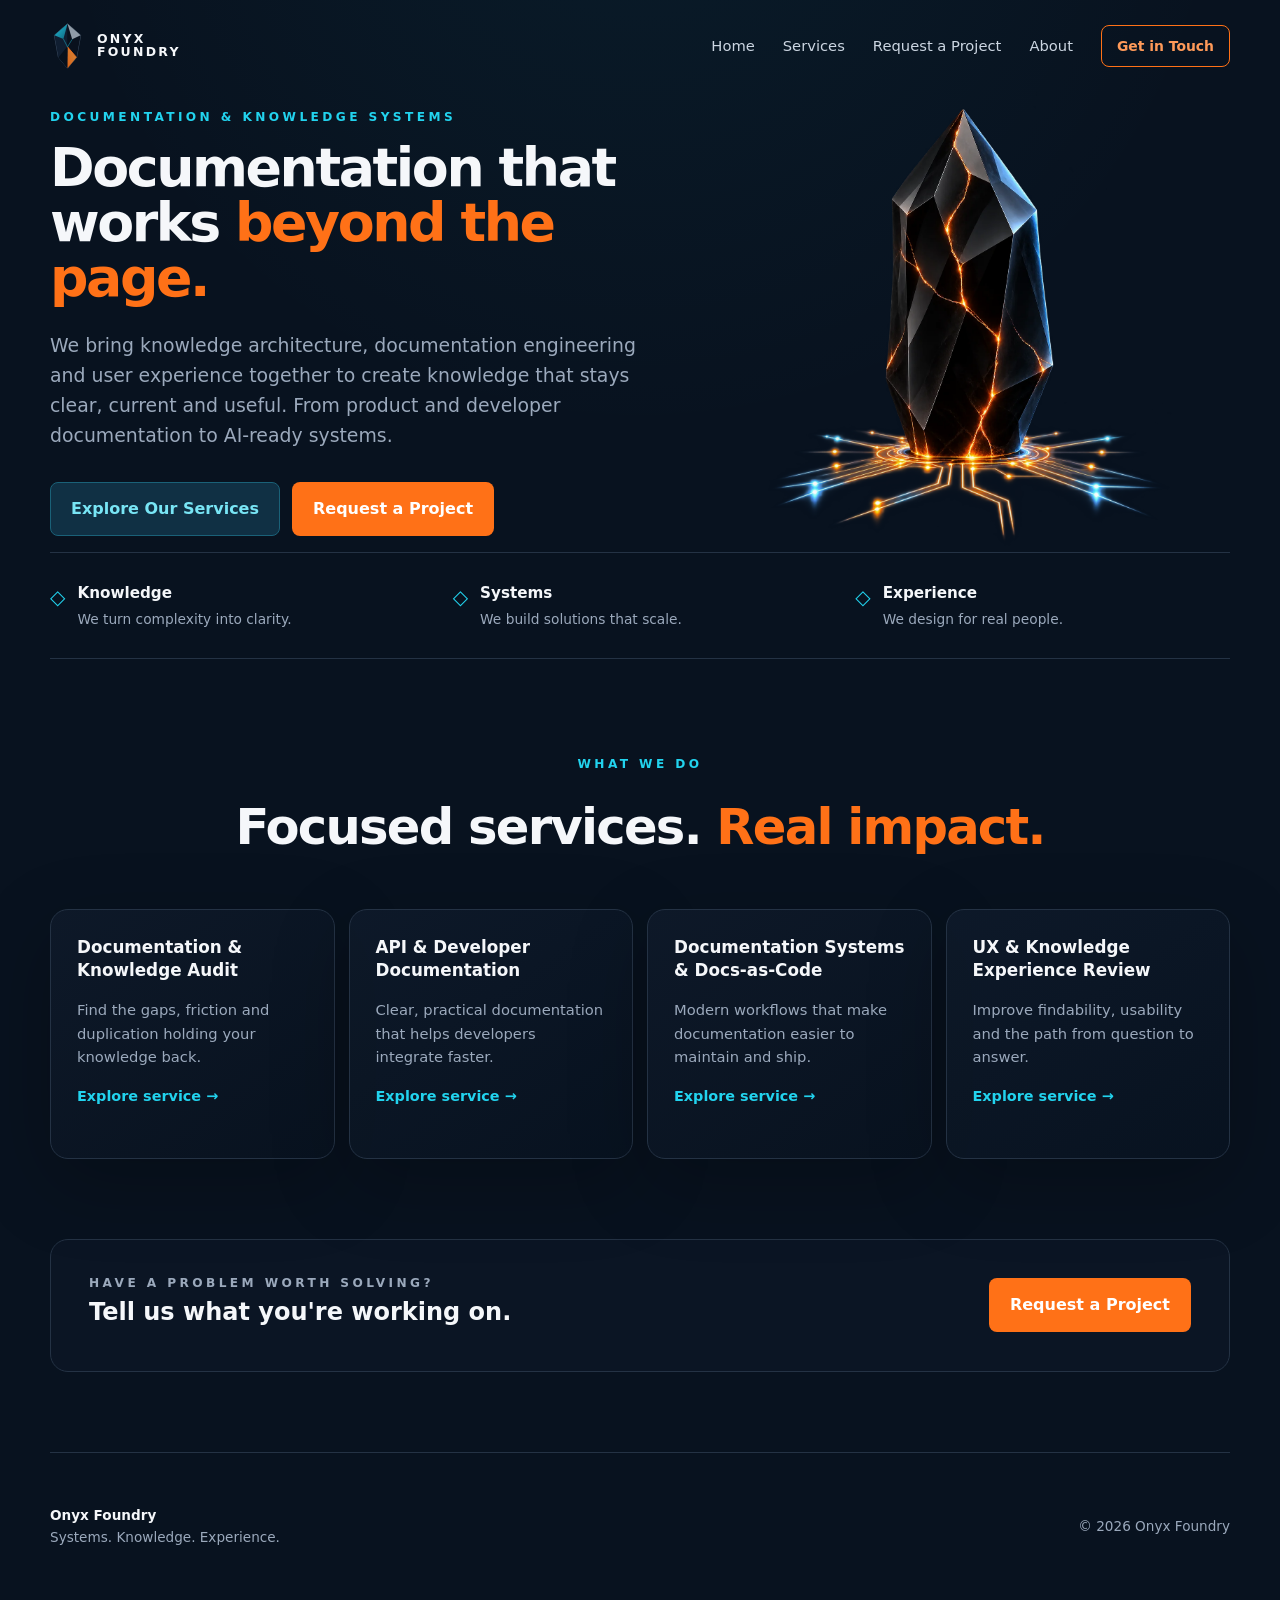
==== commit 481f7676: "Update hero image and refine homepage pillars and about page copy Regenerate hero WebP from updated " ====
--- a/index.html
+++ b/index.html
@@ -64,16 +64,16 @@
         </div>
       </section>
 
-      <section class="pillars three">
+      <section class="pillars">
         <article><span class="icon">◇</span>
           <h2>Knowledge</h2>
           <p>We turn complexity into clarity.</p>
         </article>
-        <article><span class="icon">⌘</span>
+        <article><span class="icon">◇</span>
           <h2>Systems</h2>
           <p>We build solutions that scale.</p>
         </article>
-        <article><span class="icon">◉</span>
+        <article><span class="icon">◇</span>
           <h2>Experience</h2>
           <p>We design for real people.</p>
         </article>
--- a/css/styles.css
+++ b/css/styles.css
@@ -77,9 +77,8 @@
     width: 100%;
     height: auto;
 }
-.pillars{border-top:1px solid var(--border);border-bottom:1px solid var(--border);padding:28px 0;margin-bottom:96px}
+.pillars{display:grid;grid-template-columns:repeat(3,1fr);gap:28px;border-top:1px solid var(--border);border-bottom:1px solid var(--border);padding:28px 0;margin-bottom:96px}
 .four{display:grid;grid-template-columns:repeat(4,1fr);gap:28px}
-.three{display:grid;grid-template-columns:repeat(3,1fr);gap:28px}
 .pillars article{display:grid;grid-template-columns:auto 1fr;column-gap:12px}
 .pillars .icon{grid-row:1/3;color:var(--cyan);font-size:1.25rem}
 .pillars h2{font-size:.95rem;margin-bottom:3px}
@@ -394,7 +393,7 @@
     .hero{padding-top:55px}
     .hero-art{order:-1}
     .hero-art img{max-height:360px;margin:auto}
-    .four,.three,.cards{grid-template-columns:1fr 1fr}
+    .four,.pillars,.cards{grid-template-columns:1fr 1fr}
     .service-grid{grid-template-columns:1fr}
     .request-layout{gap:20px}
     .discipline-visual{min-height:auto}
@@ -412,7 +411,7 @@
 }
 @media (max-width:620px){
     .page-shell{width:min(calc(100% - 28px),var(--max))}
-    .four,.three,.cards,.form-row{grid-template-columns:1fr}
+    .four,.pillars,.cards,.form-row{grid-template-columns:1fr}
     .hero{min-height:auto}
     h1{font-size:2.85rem}
     .cta-band{align-items:flex-start;flex-direction:column;padding:26px}
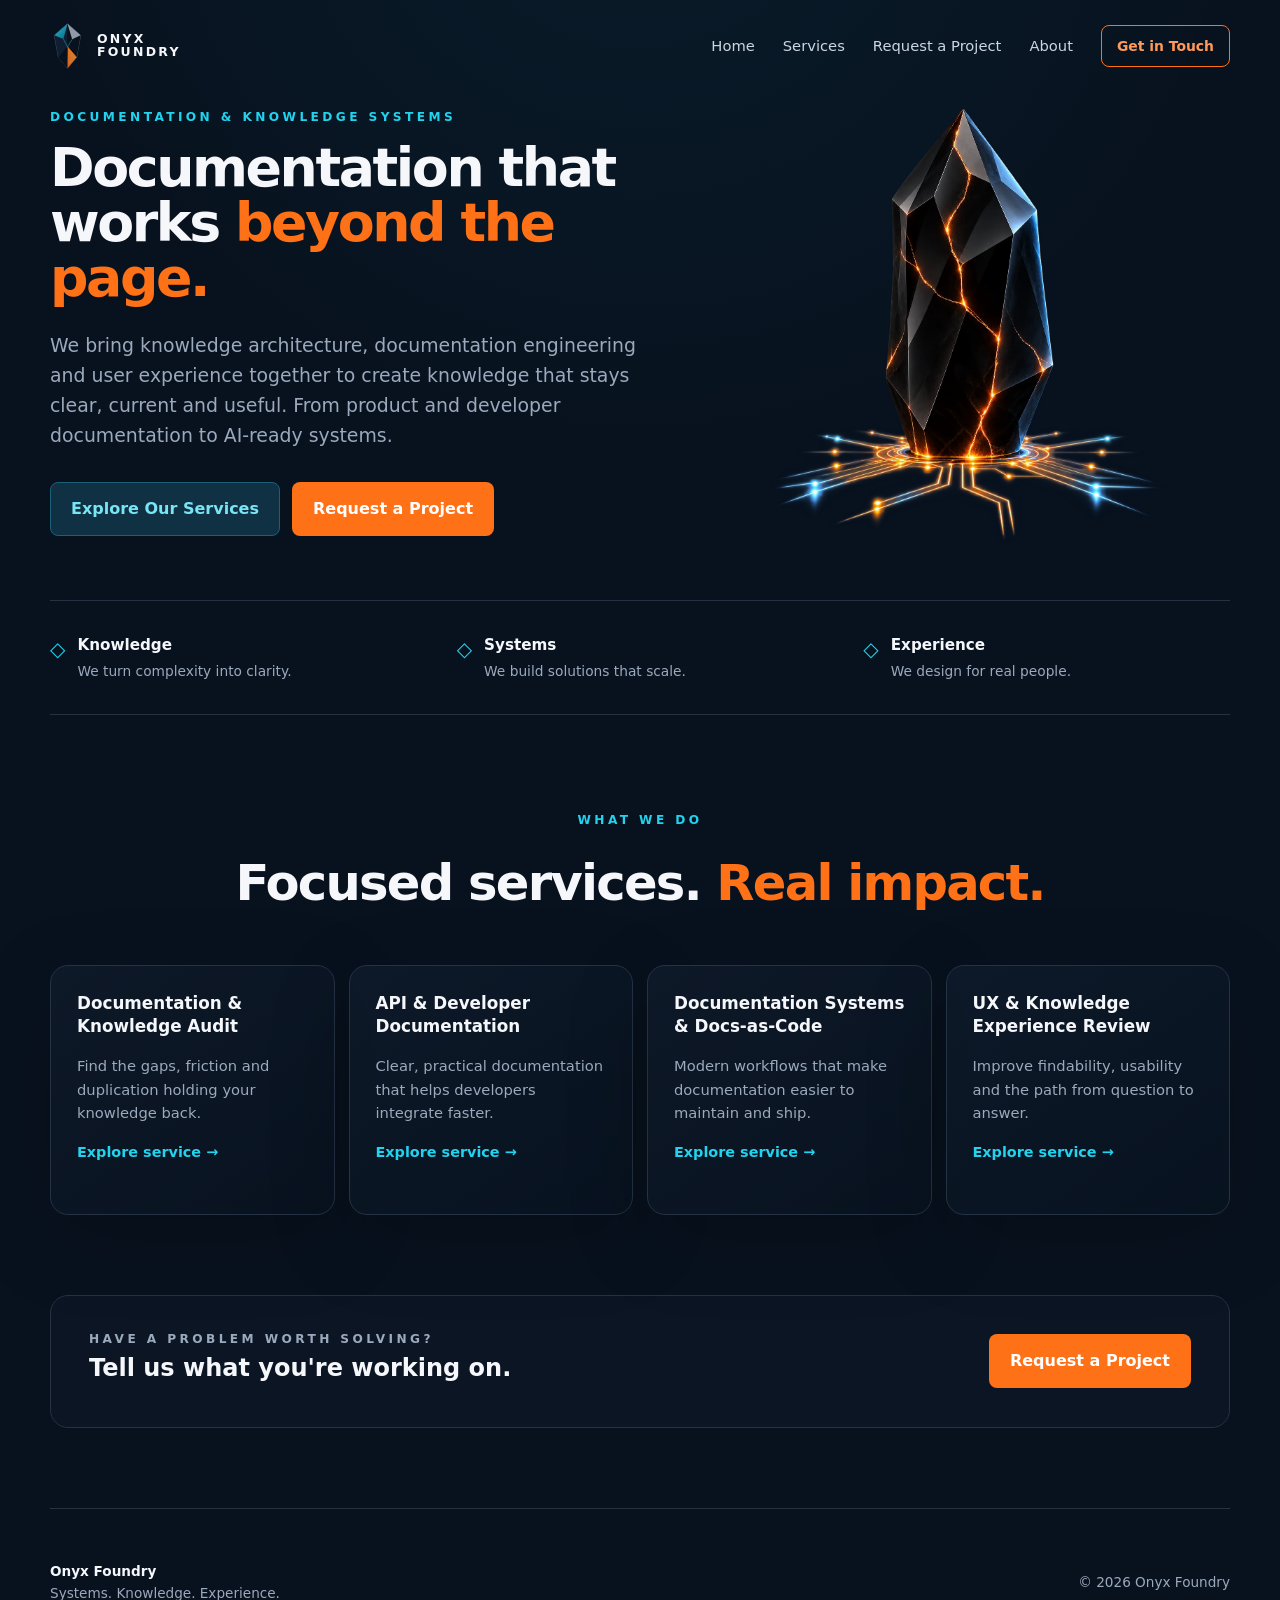
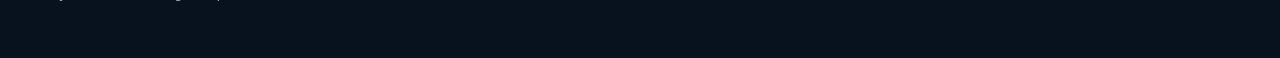
==== commit 9b55f790: "Add spacing between hero and pillars, widen pillar gaps Give hero section bottom margin so buttons a" ====
--- a/index.html
+++ b/index.html
@@ -19,7 +19,7 @@
   <link rel="canonical" href="https://onyx-foundry.com/">
   <meta name="theme-color" content="#08121F">
   <link rel="icon" href="assets/brand/onyx-mark.svg" type="image/svg+xml">
-  <link rel="stylesheet" href="css/styles.css">
+  <link rel="stylesheet" href="css/styles.css?v=3">
 </head>
 
 <body>
@@ -58,8 +58,8 @@
         </div>
         <div class="hero-art">
           <picture>
-            <source srcset="assets/images/hero/onyx-home.webp" type="image/webp">
-            <img src="assets/images/hero/onyx-home.png" alt="Faceted black onyx stone seated in a dark technological interface with subtle circuitry and illuminated connection nodes" width="1165" height="1350" fetchpriority="high" decoding="async">
+            <source srcset="assets/images/hero/onyx-home.webp?v=2" type="image/webp">
+            <img src="assets/images/hero/onyx-home.png?v=2" alt="Faceted black onyx stone seated in a dark technological interface with subtle circuitry and illuminated connection nodes" width="1199" height="1312" fetchpriority="high" decoding="async">
           </picture>
         </div>
       </section>
--- a/css/styles.css
+++ b/css/styles.css
@@ -51,7 +51,7 @@
 .nav-toggle{display:none;background:none;border:0;padding:8px}
 .nav-toggle span:not(.sr-only){display:block;width:24px;height:2px;background:var(--text);margin:5px}
 main{padding-bottom:70px}
-.hero{min-height:450px;display:grid;align-items:center}
+.hero{min-height:450px;display:grid;align-items:center;margin-bottom:48px}
 .split {
     grid-template-columns: 1.1fr .98fr;
     gap: 50px;
@@ -77,7 +77,7 @@
     width: 100%;
     height: auto;
 }
-.pillars{display:grid;grid-template-columns:repeat(3,1fr);gap:28px;border-top:1px solid var(--border);border-bottom:1px solid var(--border);padding:28px 0;margin-bottom:96px}
+.pillars{display:grid;grid-template-columns:repeat(3,1fr);gap:40px;border-top:1px solid var(--border);border-bottom:1px solid var(--border);padding:32px 0;margin-bottom:96px}
 .four{display:grid;grid-template-columns:repeat(4,1fr);gap:28px}
 .pillars article{display:grid;grid-template-columns:auto 1fr;column-gap:12px}
 .pillars .icon{grid-row:1/3;color:var(--cyan);font-size:1.25rem}
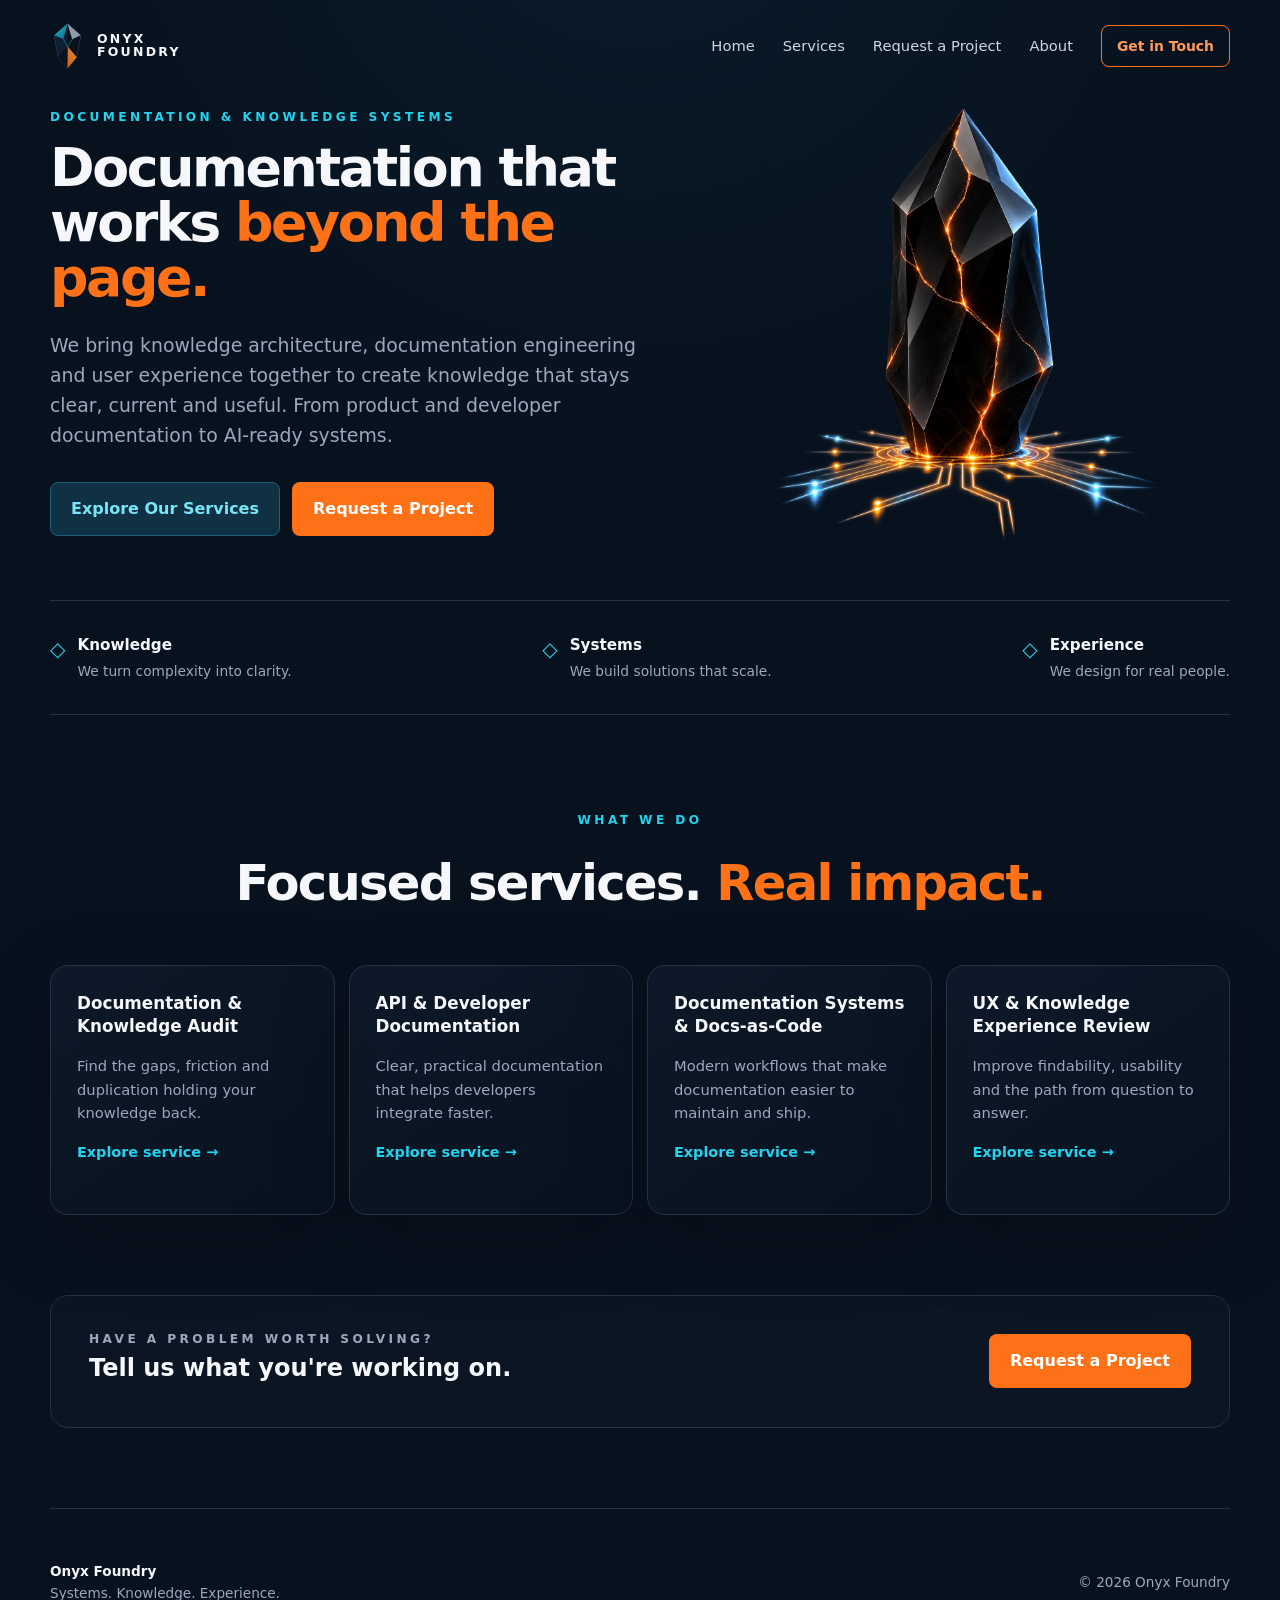
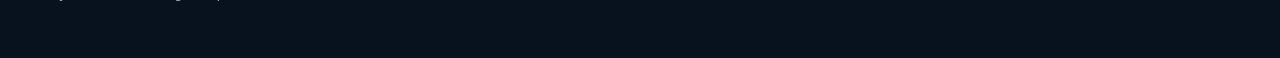
==== commit f77a8265: "Switch pillars to flexbox space-between for even distribution Replace CSS Grid with flexbox justify-" ====
--- a/index.html
+++ b/index.html
@@ -19,7 +19,7 @@
   <link rel="canonical" href="https://onyx-foundry.com/">
   <meta name="theme-color" content="#08121F">
   <link rel="icon" href="assets/brand/onyx-mark.svg" type="image/svg+xml">
-  <link rel="stylesheet" href="css/styles.css?v=3">
+  <link rel="stylesheet" href="css/styles.css?v=4">
 </head>
 
 <body>
--- a/css/styles.css
+++ b/css/styles.css
@@ -77,7 +77,7 @@
     width: 100%;
     height: auto;
 }
-.pillars{display:grid;grid-template-columns:repeat(3,1fr);gap:40px;border-top:1px solid var(--border);border-bottom:1px solid var(--border);padding:32px 0;margin-bottom:96px}
+.pillars{display:flex;justify-content:space-between;border-top:1px solid var(--border);border-bottom:1px solid var(--border);padding:32px 0;margin-bottom:96px}
 .four{display:grid;grid-template-columns:repeat(4,1fr);gap:28px}
 .pillars article{display:grid;grid-template-columns:auto 1fr;column-gap:12px}
 .pillars .icon{grid-row:1/3;color:var(--cyan);font-size:1.25rem}
@@ -393,7 +393,8 @@
     .hero{padding-top:55px}
     .hero-art{order:-1}
     .hero-art img{max-height:360px;margin:auto}
-    .four,.pillars,.cards{grid-template-columns:1fr 1fr}
+    .four,.cards{grid-template-columns:1fr 1fr}
+    .pillars{flex-wrap:wrap;gap:20px;justify-content:center}
     .service-grid{grid-template-columns:1fr}
     .request-layout{gap:20px}
     .discipline-visual{min-height:auto}
@@ -411,7 +412,8 @@
 }
 @media (max-width:620px){
     .page-shell{width:min(calc(100% - 28px),var(--max))}
-    .four,.pillars,.cards,.form-row{grid-template-columns:1fr}
+    .four,.cards,.form-row{grid-template-columns:1fr}
+    .pillars{flex-direction:column;align-items:flex-start;gap:16px}
     .hero{min-height:auto}
     h1{font-size:2.85rem}
     .cta-band{align-items:flex-start;flex-direction:column;padding:26px}
